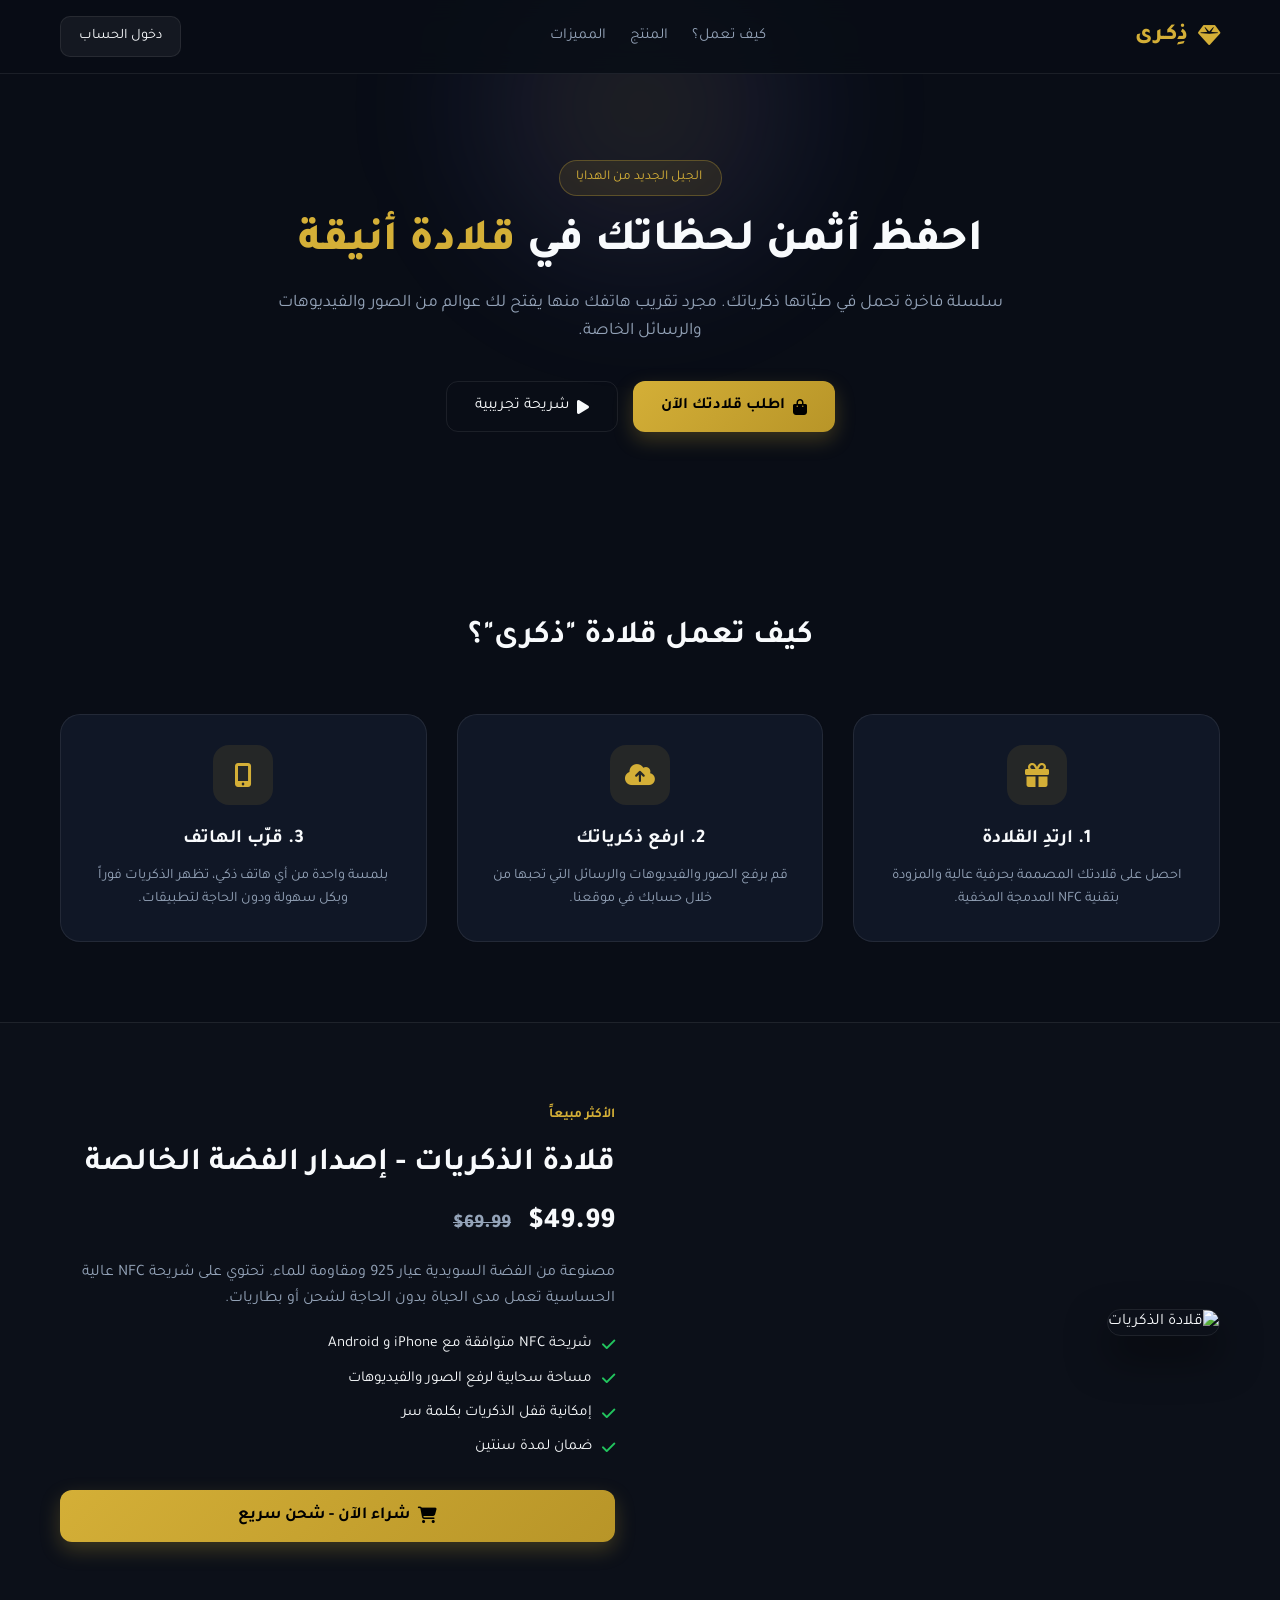
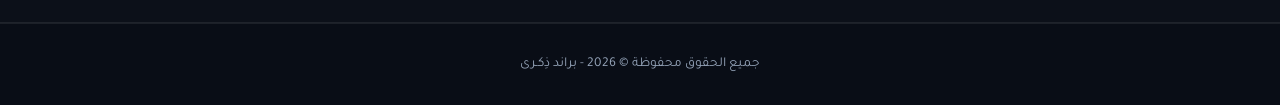
==== index.html @ 409200f3 "Add files via upload" ====
<!DOCTYPE html>
<html lang="ar" dir="rtl">
<head>
    <meta charset="UTF-8">
    <meta name="viewport" content="width=device-width, initial-scale=1.0">
    <title>ذكرى | قلادة الذكريات الرقمية</title>
    <!-- خط تجوال من Google Fonts -->
    <link rel="preconnect" href="https://fonts.googleapis.com">
    <link rel="preconnect" href="https://fonts.gstatic.com" crossorigin>
    <link href="https://fonts.googleapis.com/css2?family=Tajawal:wght@400;500;700;800&display=swap" rel="stylesheet">
    <!-- مكتبة الأيقونات Font Awesome -->
    <link rel="stylesheet" href="https://cdnjs.cloudflare.com/ajax/libs/font-awesome/6.4.0/css/all.min.css">
    <link rel="stylesheet" href="css/style.css">
</head>
<body>

    <!-- شريط النافبار العلوي -->
    <nav class="navbar">
        <div class="nav-container">
            <a href="#" class="brand-logo">
                <i class="fa-solid fa-gem"></i>
                <span>ذِكـرى</span>
            </a>
            <div class="nav-links">
                <a href="#how-it-works">كيف تعمل؟</a>
                <a href="#product">المنتج</a>
                <a href="#features">المميزات</a>
            </div>
            <a href="/login" class="btn-secondary">دخول الحساب</a>
        </div>
    </nav>

    <!-- الهيرو: القسم الرئيسي الترحيبي -->
    <header class="hero">
        <div class="hero-bg-glow"></div>
        <div class="hero-content">
            <span class="badge"><i class="fa-solid fa-sparkles"></i> الجيل الجديد من الهدايا</span>
            <h1 class="hero-title">احفظ أثمن لحظاتك في <span>قلادة أنيقة</span></h1>
            <p class="hero-subtitle">سلسلة فاخرة تحمل في طيّاتها ذكرياتك. مجرد تقريب هاتفك منها يفتح لك عوالم من الصور والفيديوهات والرسائل الخاصة.</p>
            <div class="hero-actions">
                <a href="#product" class="btn-primary">
                    <i class="fa-solid fa-bag-shopping"></i> اطلب قلادتك الآن
                </a>
                <a href="#how-it-works" class="btn-outline">
                    <i class="fa-solid fa-play"></i> شريحة تجريبية
                </a>
            </div>
        </div>
    </header>

    <!-- قسم كيف تعمل القلادة -->
    <section id="how-it-works" class="section">
        <div class="container">
            <h2 class="section-title">كيف تعمل قلادة "ذكرى"؟</h2>
            <div class="steps-grid">
                <div class="step-card">
                    <div class="step-icon"><i class="fa-solid fa-gift"></i></div>
                    <h3>1. ارتدِ القلادة</h3>
                    <p>احصل على قلادتك المصممة بحرفية عالية والمزودة بتقنية NFC المدمجة المخفية.</p>
                </div>
                <div class="step-card">
                    <div class="step-icon"><i class="fa-solid fa-cloud-arrow-up"></i></div>
                    <h3>2. ارفع ذكرياتك</h3>
                    <p>قم برفع الصور والفيديوهات والرسائل التي تحبها من خلال حسابك في موقعنا.</p>
                </div>
                <div class="step-card">
                    <div class="step-icon"><i class="fa-solid fa-mobile-screen-button"></i></div>
                    <h3>3. قرّب الهاتف</h3>
                    <p>بلمسة واحدة من أي هاتف ذكي، تظهر الذكريات فوراً وبكل سهولة ودون الحاجة لتطبيقات.</p>
                </div>
            </div>
        </div>
    </section>

    <!-- قسم عرض المنتج للشراء -->
    <section id="product" class="section product-section">
        <div class="container product-container">
            <div class="product-image-wrapper">
                <img src="https://via.placeholder.com/500x500/1e293b/ffffff?text=Memory+Necklace" alt="قلادة الذكريات" class="product-img">
            </div>
            <div class="product-details">
                <span class="product-tag">الأكثر مبيعاً</span>
                <h2>قلادة الذكريات - إصدار الفضة الخالصة</h2>
                <p class="price">$49.99 <span>$69.99</span></p>
                <p class="product-desc">مصنوعة من الفضة السويدية عيار 925 ومقاومة للماء. تحتوي على شريحة NFC عالية الحساسية تعمل مدى الحياة بدون الحاجة لشحن أو بطاريات.</p>

                <ul class="product-specs">
                    <li><i class="fa-solid fa-check"></i> شريحة NFC متوافقة مع iPhone و Android</li>
                    <li><i class="fa-solid fa-check"></i> مساحة سحابية لرفع الصور والفيديوهات</li>
                    <li><i class="fa-solid fa-check"></i> إمكانية قفل الذكريات بكلمة سر</li>
                    <li><i class="fa-solid fa-check"></i> ضمان لمدة سنتين</li>
                </ul>

                <button class="btn-primary btn-large">
                    <i class="fa-solid fa-cart-shopping"></i> شراء الآن - شحن سريع
                </button>
            </div>
        </div>
    </section>

    <!-- الفوتر Footer -->
    <footer class="footer">
        <div class="container footer-content">
            <p>جميع الحقوق محفوظة &copy; 2026 - براند ذِكـرى</p>
        </div>
    </footer>

    <script src="../js/script.js"></script>

</body>
</html>
---- css/style.css ----
/* ==========================================
   1. المتغيرات والتنسيق العام
   ========================================== */
:root {
    --bg-dark: #090d16;
    --card-bg: rgba(21, 29, 46, 0.7);
    --accent-gold: #d4af37;
    --accent-gold-hover: #b89528;
    --primary-purple: #6366f1;
    --text-main: #f8fafc;
    --text-muted: #94a3b8;
    --border-color: rgba(255, 255, 255, 0.08);
    --font-family: 'Tajawal', sans-serif;
}

* {
    margin: 0;
    padding: 0;
    box-sizing: border-box;
    font-family: var(--font-family);
    scroll-behavior: smooth;
}

body {
    background-color: var(--bg-dark);
    color: var(--text-main);
    line-height: 1.6;
    overflow-x: hidden;
}

.container {
    max-width: 1200px;
    margin: 0 auto;
    padding: 0 20px;
}

/* ==========================================
   2. شريط الملاحة (Navbar)
   ========================================== */
.navbar {
    position: fixed;
    top: 0;
    left: 0;
    width: 100%;
    z-index: 1000;
    background: rgba(9, 13, 22, 0.85);
    backdrop-filter: blur(12px);
    border-bottom: 1px solid var(--border-color);
}

.nav-container {
    max-width: 1200px;
    margin: 0 auto;
    padding: 16px 20px;
    display: flex;
    justify-content: space-between;
    align-items: center;
}

.brand-logo {
    display: flex;
    align-items: center;
    gap: 10px;
    font-size: 1.4rem;
    font-weight: 800;
    color: var(--accent-gold);
    text-decoration: none;
}

.nav-links {
    display: flex;
    gap: 24px;
}

.nav-links a {
    color: var(--text-muted);
    text-decoration: none;
    font-size: 0.95rem;
    transition: color 0.2s;
}

.nav-links a:hover {
    color: var(--text-main);
}

/* ==========================================
   3. قسم الهيرو (Hero Section)
   ========================================== */
.hero {
    position: relative;
    padding: 160px 20px 100px;
    text-align: center;
    display: flex;
    justify-content: center;
    align-items: center;
}

.hero-bg-glow {
    position: absolute;
    top: 20%;
    left: 50%;
    transform: translate(-50%, -50%);
    width: 400px;
    height: 400px;
    background: radial-gradient(circle, rgba(212, 175, 55, 0.15) 0%, rgba(99, 102, 241, 0.1) 50%, transparent 70%);
    filter: blur(60px);
    pointer-events: none;
}

.hero-content {
    max-width: 750px;
    position: relative;
    z-index: 1;
}

.badge {
    display: inline-block;
    padding: 6px 16px;
    background: rgba(212, 175, 55, 0.1);
    border: 1px solid rgba(212, 175, 55, 0.3);
    color: var(--accent-gold);
    border-radius: 50px;
    font-size: 0.85rem;
    margin-bottom: 20px;
}

.hero-title {
    font-size: 2.8rem;
    font-weight: 800;
    line-height: 1.2;
    margin-bottom: 20px;
}

.hero-title span {
    color: var(--accent-gold);
}

.hero-subtitle {
    font-size: 1.1rem;
    color: var(--text-muted);
    margin-bottom: 35px;
}

.hero-actions {
    display: flex;
    justify-content: center;
    gap: 15px;
}

/* ==========================================
   4. الأزرار (Buttons)
   ========================================== */
.btn-primary {
    padding: 12px 28px;
    background: linear-gradient(135deg, var(--accent-gold), var(--accent-gold-hover));
    color: #000;
    font-weight: 700;
    border-radius: 12px;
    text-decoration: none;
    border: none;
    cursor: pointer;
    display: inline-flex;
    align-items: center;
    gap: 8px;
    box-shadow: 0 8px 20px rgba(212, 175, 55, 0.25);
    transition: transform 0.2s, box-shadow 0.2s;
}

.btn-primary:hover {
    transform: translateY(-2px);
    box-shadow: 0 12px 25px rgba(212, 175, 55, 0.35);
}

.btn-secondary {
    padding: 8px 18px;
    background: rgba(255, 255, 255, 0.05);
    border: 1px solid var(--border-color);
    color: var(--text-main);
    border-radius: 10px;
    text-decoration: none;
    font-size: 0.9rem;
    transition: background 0.2s;
}

.btn-secondary:hover {
    background: rgba(255, 255, 255, 0.1);
}

.btn-outline {
    padding: 12px 28px;
    background: transparent;
    border: 1px solid var(--border-color);
    color: var(--text-main);
    border-radius: 12px;
    text-decoration: none;
    display: inline-flex;
    align-items: center;
    gap: 8px;
}

/* ==========================================
   5. الأقسام (Steps & Products)
   ========================================== */
.section {
    padding: 80px 0;
}

.section-title {
    text-align: center;
    font-size: 2rem;
    margin-bottom: 50px;
}

.steps-grid {
    display: grid;
    grid-template-columns: repeat(3, 1fr);
    gap: 30px;
}

.step-card {
    background: var(--card-bg);
    border: 1px solid var(--border-color);
    padding: 30px;
    border-radius: 20px;
    text-align: center;
    backdrop-filter: blur(10px);
}

.step-icon {
    width: 60px;
    height: 60px;
    background: rgba(212, 175, 55, 0.1);
    color: var(--accent-gold);
    border-radius: 16px;
    display: flex;
    align-items: center;
    justify-content: center;
    font-size: 1.5rem;
    margin: 0 auto 20px;
}

.step-card h3 {
    margin-bottom: 10px;
    font-size: 1.2rem;
}

.step-card p {
    color: var(--text-muted);
    font-size: 0.9rem;
}

/* قسم المنتج */
.product-section {
    background: rgba(255, 255, 255, 0.01);
    border-top: 1px solid var(--border-color);
    border-bottom: 1px solid var(--border-color);
}

.product-container {
    display: grid;
    grid-template-columns: 1fr 1fr;
    gap: 50px;
    align-items: center;
}

.product-img {
    width: 100%;
    border-radius: 24px;
    border: 1px solid var(--border-color);
    box-shadow: 0 20px 40px rgba(0,0,0,0.5);
}

.product-tag {
    color: var(--accent-gold);
    font-size: 0.85rem;
    font-weight: 700;
}

.product-details h2 {
    font-size: 2rem;
    margin: 10px 0;
}

.price {
    font-size: 1.8rem;
    font-weight: 800;
    color: var(--text-main);
    margin-bottom: 15px;
}

.price span {
    font-size: 1.2rem;
    color: var(--text-muted);
    text-decoration: line-through;
    margin-right: 10px;
}

.product-desc {
    color: var(--text-muted);
    margin-bottom: 20px;
}

.product-specs {
    list-style: none;
    margin-bottom: 30px;
}

.product-specs li {
    display: flex;
    align-items: center;
    gap: 10px;
    margin-bottom: 10px;
    font-size: 0.95rem;
}

.product-specs i {
    color: #22c55e;
}

.btn-large {
    width: 100%;
    justify-content: center;
    padding: 16px;
    font-size: 1.05rem;
}

.footer {
    padding: 30px 0;
    text-align: center;
    border-top: 1px solid var(--border-color);
    color: var(--text-muted);
    font-size: 0.85rem;
}

/* ==========================================
   6. التجاوب الهواتف (Responsive)
   ========================================== */
@media (max-width: 768px) {
    .nav-links { display: none; }
    .hero-title { font-size: 2rem; }
    .hero-actions { flex-direction: column; }
    .steps-grid { grid-template-columns: 1fr; }
    .product-container { grid-template-columns: 1fr; text-align: center; }
    .product-specs li { justify-content: center; }
}
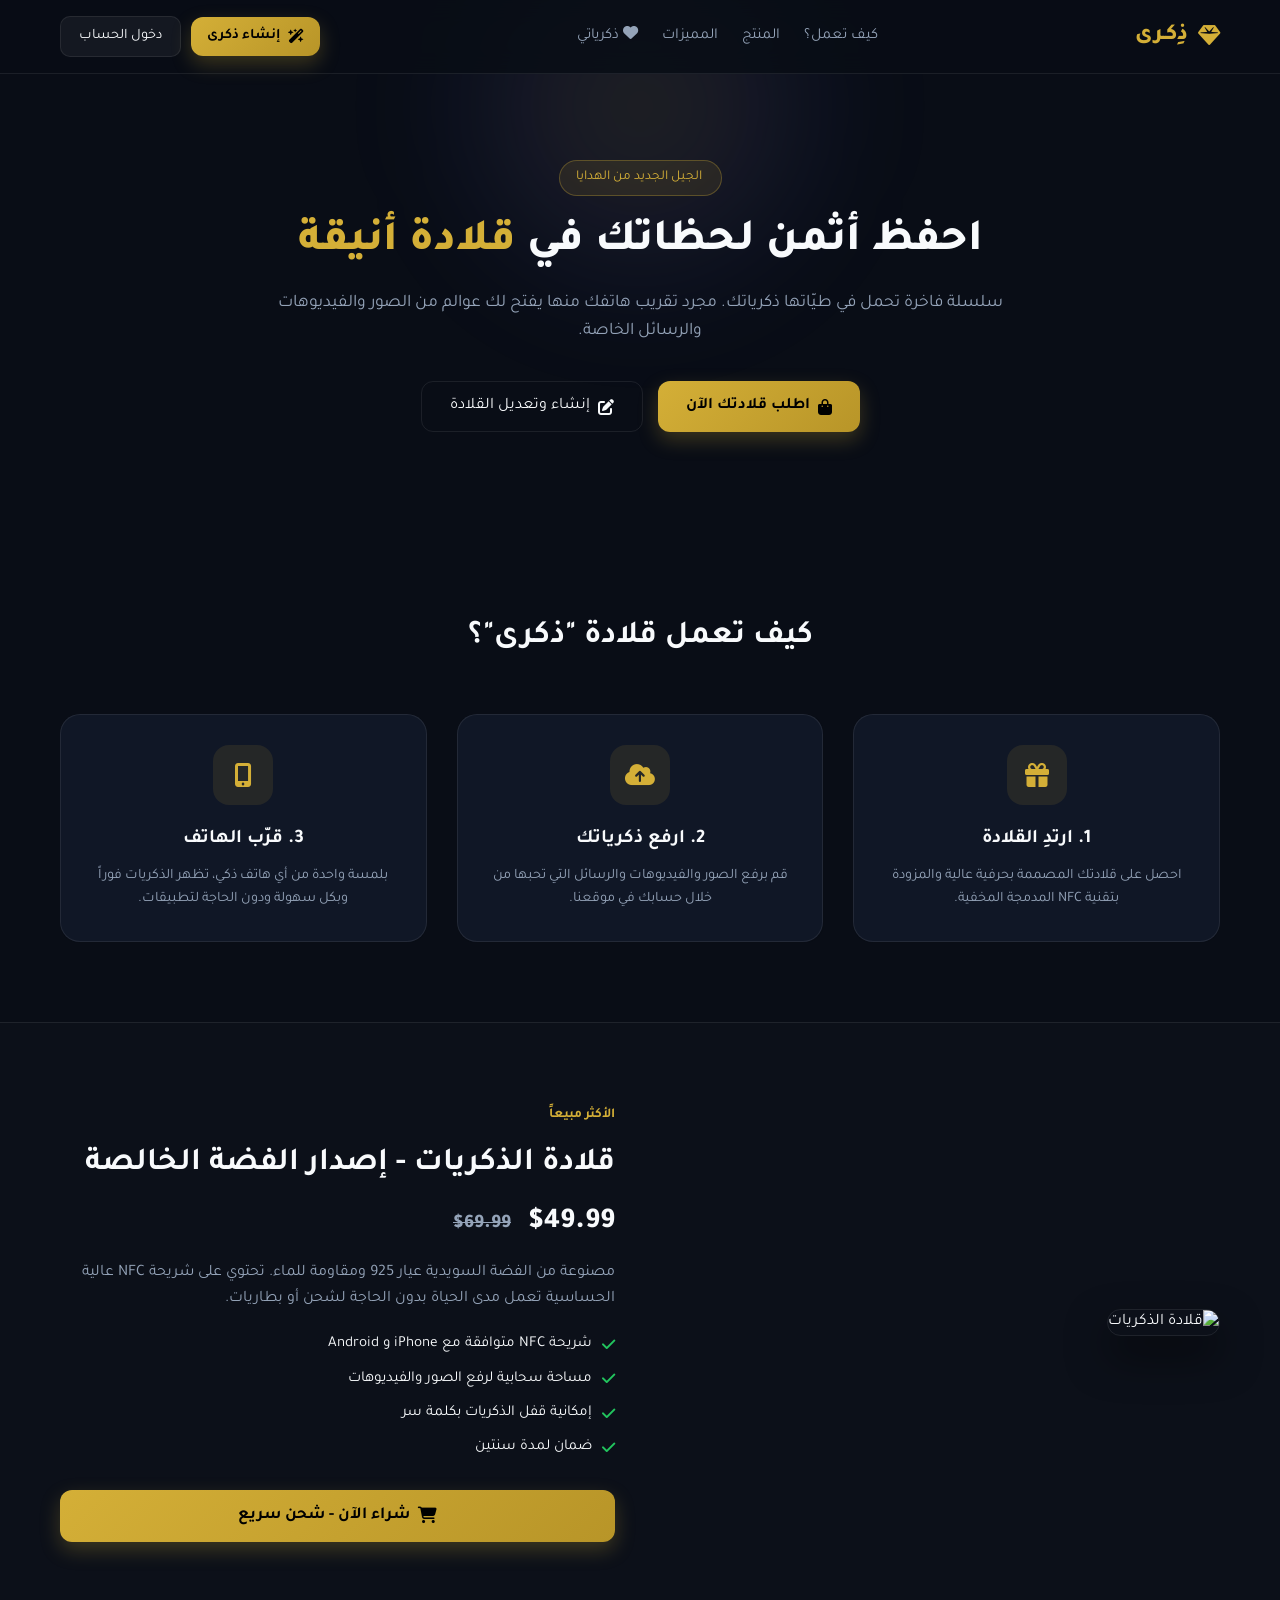
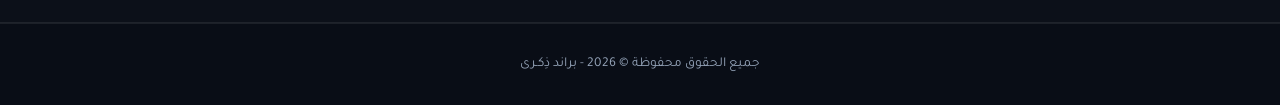
==== commit 086a7a04: "Update index.html" ====
--- a/index.html
+++ b/index.html
@@ -25,8 +25,15 @@
                 <a href="#how-it-works">كيف تعمل؟</a>
                 <a href="#product">المنتج</a>
                 <a href="#features">المميزات</a>
+                <!-- زر الانتقال لصفحة الذكريات في النافبار -->
+                <a href="memory.html"><i class="fa-solid fa-heart"></i> ذكرياتي</a>
             </div>
-            <a href="/login" class="btn-secondary">دخول الحساب</a>
+            <div style="display: flex; gap: 10px; align-items: center;">
+                <a href="memory.html" class="btn-primary" style="padding: 8px 16px; font-size: 0.9rem;">
+                    <i class="fa-solid fa-wand-magic-sparkles"></i> إنشاء ذكرى
+                </a>
+                <a href="/login" class="btn-secondary">دخول الحساب</a>
+            </div>
         </div>
     </nav>
 
@@ -41,8 +48,9 @@
                 <a href="#product" class="btn-primary">
                     <i class="fa-solid fa-bag-shopping"></i> اطلب قلادتك الآن
                 </a>
-                <a href="#how-it-works" class="btn-outline">
-                    <i class="fa-solid fa-play"></i> شريحة تجريبية
+                <!-- زر الانتقال إلى صفحة الذكريات في قسم الهيرو -->
+                <a href="memory.html" class="btn-outline">
+                    <i class="fa-solid fa-pen-to-square"></i> إنشاء وتعديل القلادة
                 </a>
             </div>
         </div>
@@ -105,7 +113,7 @@
         </div>
     </footer>
 
-    <script src="../js/script.js"></script>
+    <script src="js/script.js"></script>
 
 </body>
-</html>+</html>
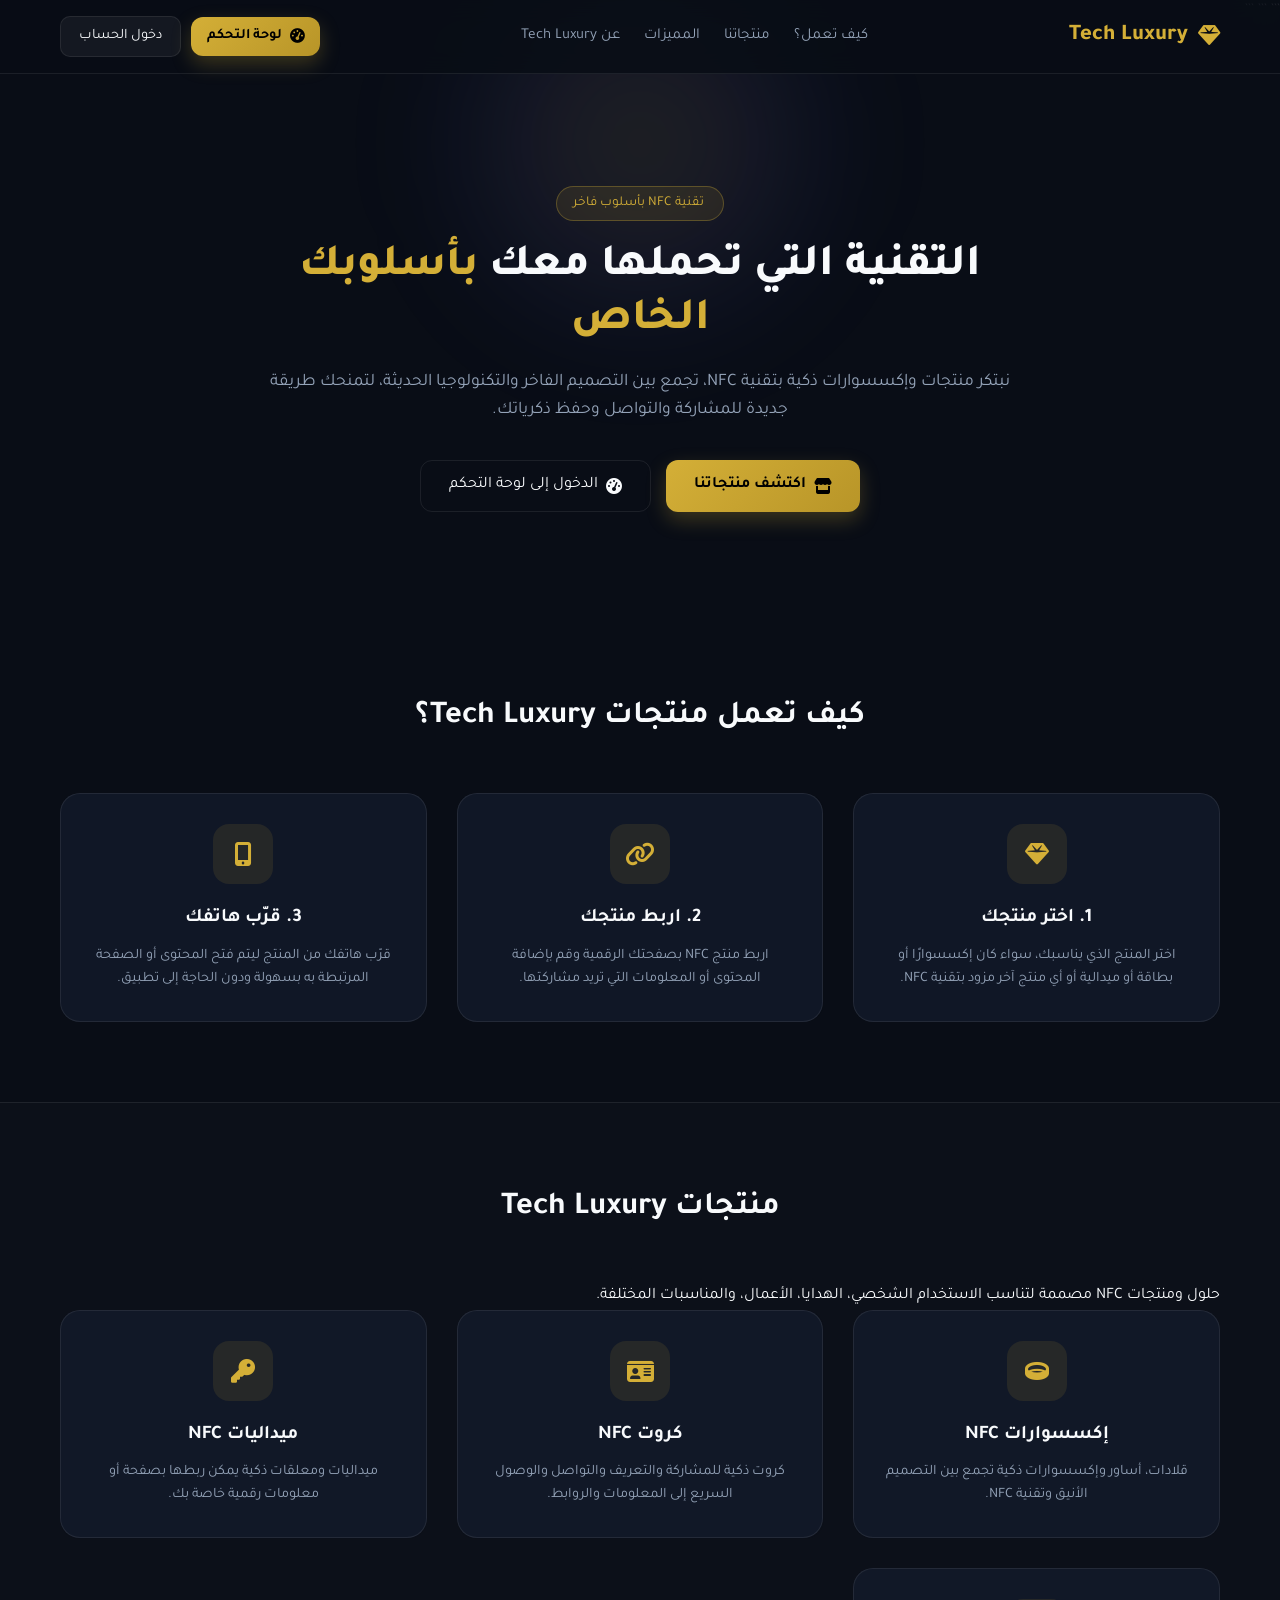
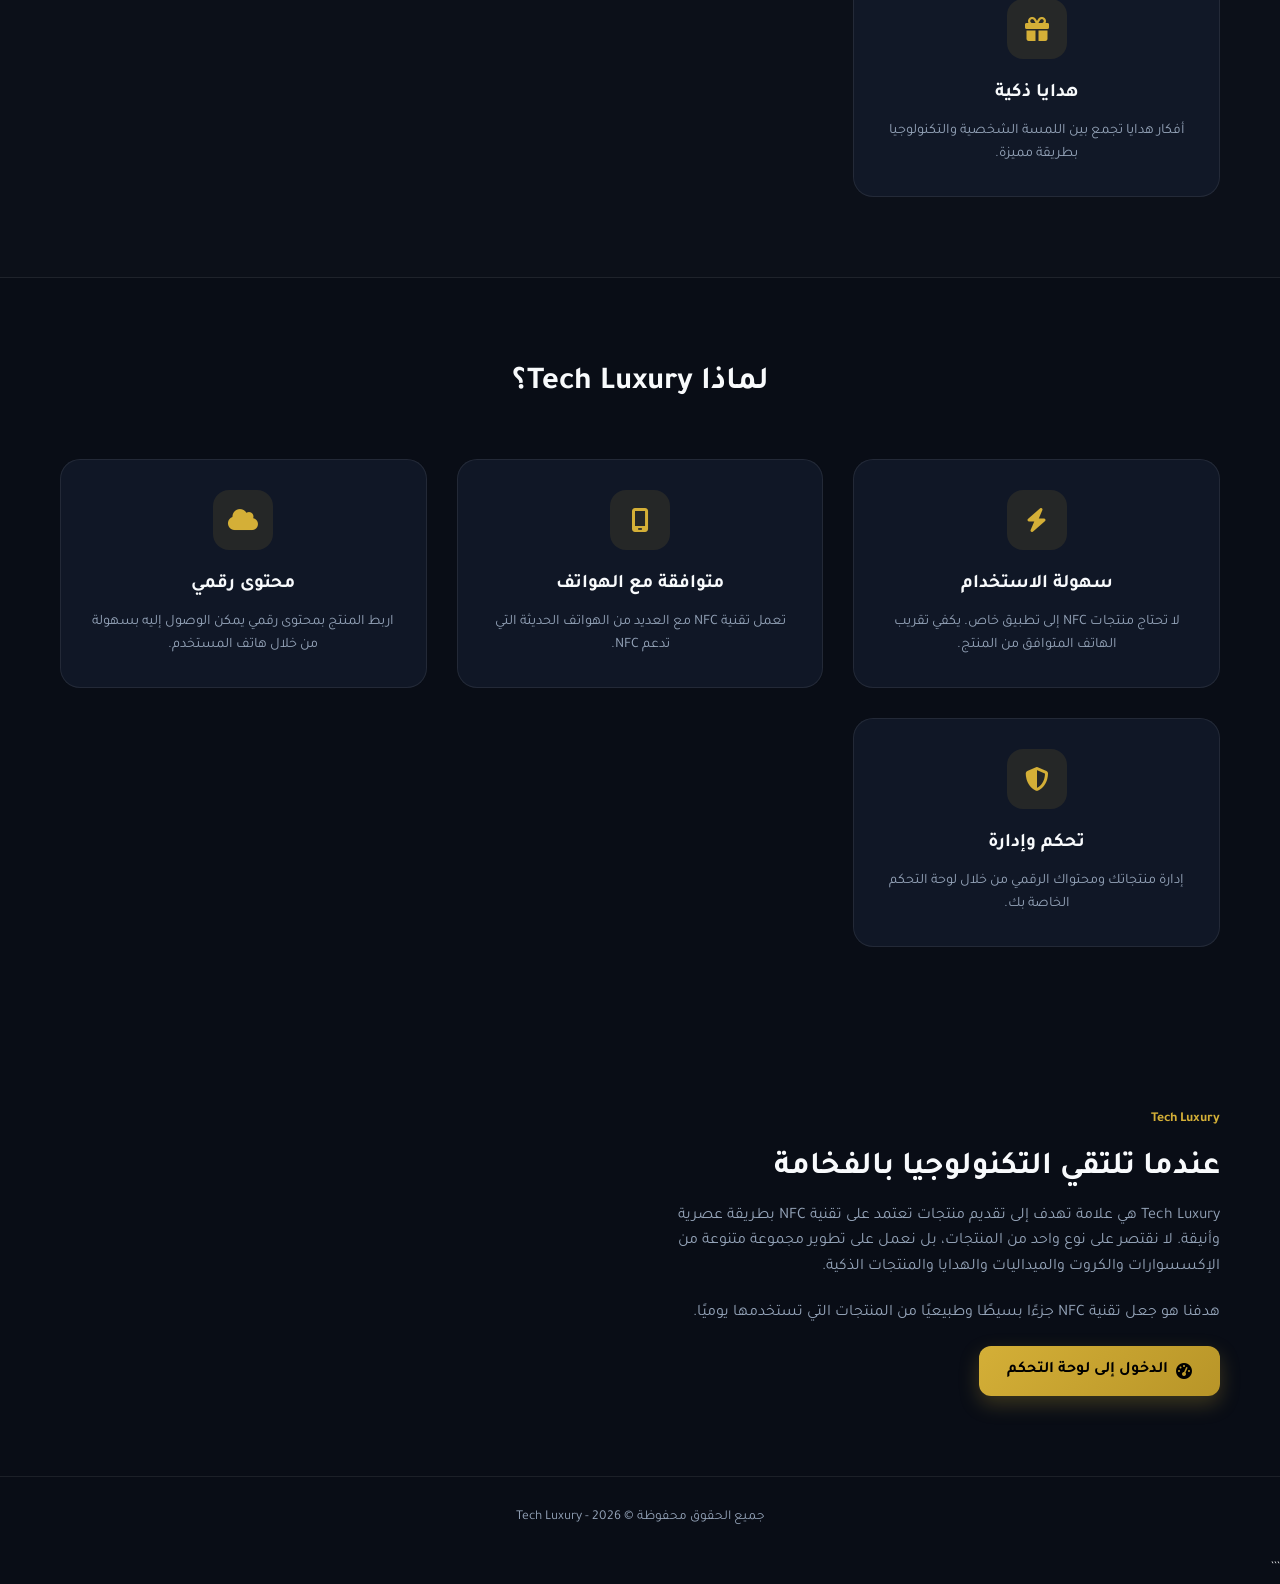
==== commit 1b49863b: "Update index.html" ====
--- a/index.html
+++ b/index.html
@@ -1,119 +1,435 @@
 <!DOCTYPE html>
+
 <html lang="ar" dir="rtl">
 <head>
     <meta charset="UTF-8">
     <meta name="viewport" content="width=device-width, initial-scale=1.0">
-    <title>ذكرى | قلادة الذكريات الرقمية</title>
-    <!-- خط تجوال من Google Fonts -->
-    <link rel="preconnect" href="https://fonts.googleapis.com">
-    <link rel="preconnect" href="https://fonts.gstatic.com" crossorigin>
-    <link href="https://fonts.googleapis.com/css2?family=Tajawal:wght@400;500;700;800&display=swap" rel="stylesheet">
-    <!-- مكتبة الأيقونات Font Awesome -->
-    <link rel="stylesheet" href="https://cdnjs.cloudflare.com/ajax/libs/font-awesome/6.4.0/css/all.min.css">
-    <link rel="stylesheet" href="css/style.css">
+
+```
+<title>Tech Luxury | تقنية تلتقي بالفخامة</title>
+
+<!-- Google Font -->
+<link rel="preconnect" href="https://fonts.googleapis.com">
+<link rel="preconnect" href="https://fonts.gstatic.com" crossorigin>
+<link href="https://fonts.googleapis.com/css2?family=Tajawal:wght@400;500;700;800&display=swap" rel="stylesheet">
+
+<!-- Font Awesome -->
+<link rel="stylesheet" href="https://cdnjs.cloudflare.com/ajax/libs/font-awesome/6.4.0/css/all.min.css">
+
+<!-- CSS -->
+<link rel="stylesheet" href="css/style.css">
+```
+
 </head>
+
 <body>
 
-    <!-- شريط النافبار العلوي -->
-    <nav class="navbar">
-        <div class="nav-container">
-            <a href="#" class="brand-logo">
-                <i class="fa-solid fa-gem"></i>
-                <span>ذِكـرى</span>
+```
+<!-- =========================
+     Navbar
+========================== -->
+<nav class="navbar">
+    <div class="nav-container">
+
+        <!-- Logo -->
+        <a href="#" class="brand-logo">
+            <i class="fa-solid fa-gem"></i>
+            <span>Tech Luxury</span>
+        </a>
+
+        <!-- Navigation -->
+        <div class="nav-links">
+            <a href="#how-it-works">كيف تعمل؟</a>
+            <a href="#products">منتجاتنا</a>
+            <a href="#features">المميزات</a>
+            <a href="#about">عن Tech Luxury</a>
+        </div>
+
+        <!-- Actions -->
+        <div style="display: flex; gap: 10px; align-items: center;">
+
+            <a href="https://mahmoudalameh.github.io/TechLuxury/html/customer-dashboard.html"
+               class="btn-primary"
+               style="padding: 8px 16px; font-size: 0.9rem;">
+                <i class="fa-solid fa-gauge-high"></i>
+                لوحة التحكم
             </a>
-            <div class="nav-links">
-                <a href="#how-it-works">كيف تعمل؟</a>
-                <a href="#product">المنتج</a>
-                <a href="#features">المميزات</a>
-                <!-- زر الانتقال لصفحة الذكريات في النافبار -->
-                <a href="memory.html"><i class="fa-solid fa-heart"></i> ذكرياتي</a>
-            </div>
-            <div style="display: flex; gap: 10px; align-items: center;">
-                <a href="memory.html" class="btn-primary" style="padding: 8px 16px; font-size: 0.9rem;">
-                    <i class="fa-solid fa-wand-magic-sparkles"></i> إنشاء ذكرى
+
+            <a href="https://mahmoudalameh.github.io/TechLuxury/html/customer-dashboard.html"
+               class="btn-secondary">
+                دخول الحساب
+            </a>
+
+        </div>
+
+    </div>
+</nav>
+
+
+<!-- =========================
+     Hero
+========================== -->
+<header class="hero">
+
+    <div class="hero-bg-glow"></div>
+
+    <div class="hero-content">
+
+        <span class="badge">
+            <i class="fa-solid fa-sparkles"></i>
+            تقنية NFC بأسلوب فاخر
+        </span>
+
+        <h1 class="hero-title">
+            التقنية التي تحملها معك
+            <span>بأسلوبك الخاص</span>
+        </h1>
+
+        <p class="hero-subtitle">
+            نبتكر منتجات وإكسسوارات ذكية بتقنية NFC،
+            تجمع بين التصميم الفاخر والتكنولوجيا الحديثة،
+            لتمنحك طريقة جديدة للمشاركة والتواصل وحفظ ذكرياتك.
+        </p>
+
+        <div class="hero-actions">
+
+            <a href="#products" class="btn-primary">
+                <i class="fa-solid fa-store"></i>
+                اكتشف منتجاتنا
+            </a>
+
+            <a href="https://mahmoudalameh.github.io/TechLuxury/html/customer-dashboard.html"
+               class="btn-outline">
+                <i class="fa-solid fa-gauge-high"></i>
+                الدخول إلى لوحة التحكم
+            </a>
+
+        </div>
+
+    </div>
+
+</header>
+
+
+<!-- =========================
+     How It Works
+========================== -->
+<section id="how-it-works" class="section">
+
+    <div class="container">
+
+        <h2 class="section-title">
+            كيف تعمل منتجات Tech Luxury؟
+        </h2>
+
+        <div class="steps-grid">
+
+            <!-- Step 1 -->
+            <div class="step-card">
+
+                <div class="step-icon">
+                    <i class="fa-solid fa-gem"></i>
+                </div>
+
+                <h3>1. اختر منتجك</h3>
+
+                <p>
+                    اختر المنتج الذي يناسبك،
+                    سواء كان إكسسوارًا أو بطاقة أو ميدالية
+                    أو أي منتج آخر مزود بتقنية NFC.
+                </p>
+
+            </div>
+
+
+            <!-- Step 2 -->
+            <div class="step-card">
+
+                <div class="step-icon">
+                    <i class="fa-solid fa-link"></i>
+                </div>
+
+                <h3>2. اربط منتجك</h3>
+
+                <p>
+                    اربط منتج NFC بصفحتك الرقمية
+                    وقم بإضافة المحتوى أو المعلومات
+                    التي تريد مشاركتها.
+                </p>
+
+            </div>
+
+
+            <!-- Step 3 -->
+            <div class="step-card">
+
+                <div class="step-icon">
+                    <i class="fa-solid fa-mobile-screen-button"></i>
+                </div>
+
+                <h3>3. قرّب هاتفك</h3>
+
+                <p>
+                    قرّب هاتفك من المنتج ليتم فتح
+                    المحتوى أو الصفحة المرتبطة به
+                    بسهولة ودون الحاجة إلى تطبيق.
+                </p>
+
+            </div>
+
+        </div>
+
+    </div>
+
+</section>
+
+
+<!-- =========================
+     Products
+========================== -->
+<section id="products" class="section product-section">
+
+    <div class="container">
+
+        <h2 class="section-title">
+            منتجات Tech Luxury
+        </h2>
+
+        <p class="section-subtitle">
+            حلول ومنتجات NFC مصممة لتناسب الاستخدام الشخصي،
+            الهدايا، الأعمال، والمناسبات المختلفة.
+        </p>
+
+
+        <div class="steps-grid">
+
+            <!-- NFC Accessories -->
+            <div class="step-card">
+
+                <div class="step-icon">
+                    <i class="fa-solid fa-ring"></i>
+                </div>
+
+                <h3>إكسسوارات NFC</h3>
+
+                <p>
+                    قلادات، أساور وإكسسوارات ذكية
+                    تجمع بين التصميم الأنيق وتقنية NFC.
+                </p>
+
+            </div>
+
+
+            <!-- NFC Cards -->
+            <div class="step-card">
+
+                <div class="step-icon">
+                    <i class="fa-solid fa-id-card"></i>
+                </div>
+
+                <h3>كروت NFC</h3>
+
+                <p>
+                    كروت ذكية للمشاركة والتعريف والتواصل
+                    والوصول السريع إلى المعلومات والروابط.
+                </p>
+
+            </div>
+
+
+            <!-- NFC Keychains -->
+            <div class="step-card">
+
+                <div class="step-icon">
+                    <i class="fa-solid fa-key"></i>
+                </div>
+
+                <h3>ميداليات NFC</h3>
+
+                <p>
+                    ميداليات ومعلقات ذكية يمكن ربطها
+                    بصفحة أو معلومات رقمية خاصة بك.
+                </p>
+
+            </div>
+
+
+            <!-- Smart Gifts -->
+            <div class="step-card">
+
+                <div class="step-icon">
+                    <i class="fa-solid fa-gift"></i>
+                </div>
+
+                <h3>هدايا ذكية</h3>
+
+                <p>
+                    أفكار هدايا تجمع بين اللمسة الشخصية
+                    والتكنولوجيا بطريقة مميزة.
+                </p>
+
+            </div>
+
+        </div>
+
+    </div>
+
+</section>
+
+
+<!-- =========================
+     Features
+========================== -->
+<section id="features" class="section">
+
+    <div class="container">
+
+        <h2 class="section-title">
+            لماذا Tech Luxury؟
+        </h2>
+
+        <div class="steps-grid">
+
+            <div class="step-card">
+
+                <div class="step-icon">
+                    <i class="fa-solid fa-bolt"></i>
+                </div>
+
+                <h3>سهولة الاستخدام</h3>
+
+                <p>
+                    لا تحتاج منتجات NFC إلى تطبيق خاص.
+                    يكفي تقريب الهاتف المتوافق من المنتج.
+                </p>
+
+            </div>
+
+
+            <div class="step-card">
+
+                <div class="step-icon">
+                    <i class="fa-solid fa-mobile-screen"></i>
+                </div>
+
+                <h3>متوافقة مع الهواتف</h3>
+
+                <p>
+                    تعمل تقنية NFC مع العديد من الهواتف
+                    الحديثة التي تدعم NFC.
+                </p>
+
+            </div>
+
+
+            <div class="step-card">
+
+                <div class="step-icon">
+                    <i class="fa-solid fa-cloud"></i>
+                </div>
+
+                <h3>محتوى رقمي</h3>
+
+                <p>
+                    اربط المنتج بمحتوى رقمي يمكن الوصول
+                    إليه بسهولة من خلال هاتف المستخدم.
+                </p>
+
+            </div>
+
+
+            <div class="step-card">
+
+                <div class="step-icon">
+                    <i class="fa-solid fa-shield-halved"></i>
+                </div>
+
+                <h3>تحكم وإدارة</h3>
+
+                <p>
+                    إدارة منتجاتك ومحتواك الرقمي
+                    من خلال لوحة التحكم الخاصة بك.
+                </p>
+
+            </div>
+
+        </div>
+
+    </div>
+
+</section>
+
+
+<!-- =========================
+     About
+========================== -->
+<section id="about" class="section">
+
+    <div class="container">
+
+        <div class="product-container">
+
+            <div class="product-details">
+
+                <span class="product-tag">
+                    Tech Luxury
+                </span>
+
+                <h2>
+                    عندما تلتقي التكنولوجيا بالفخامة
+                </h2>
+
+                <p class="product-desc">
+                    Tech Luxury هي علامة تهدف إلى تقديم منتجات
+                    تعتمد على تقنية NFC بطريقة عصرية وأنيقة.
+                    لا نقتصر على نوع واحد من المنتجات،
+                    بل نعمل على تطوير مجموعة متنوعة من
+                    الإكسسوارات والكروت والميداليات والهدايا
+                    والمنتجات الذكية.
+                </p>
+
+                <p class="product-desc">
+                    هدفنا هو جعل تقنية NFC جزءًا بسيطًا
+                    وطبيعيًا من المنتجات التي تستخدمها يوميًا.
+                </p>
+
+                <a href="https://mahmoudalameh.github.io/TechLuxury/html/customer-dashboard.html"
+                   class="btn-primary">
+
+                    <i class="fa-solid fa-gauge-high"></i>
+                    الدخول إلى لوحة التحكم
+
                 </a>
-                <a href="/login" class="btn-secondary">دخول الحساب</a>
-            </div>
-        </div>
-    </nav>
-
-    <!-- الهيرو: القسم الرئيسي الترحيبي -->
-    <header class="hero">
-        <div class="hero-bg-glow"></div>
-        <div class="hero-content">
-            <span class="badge"><i class="fa-solid fa-sparkles"></i> الجيل الجديد من الهدايا</span>
-            <h1 class="hero-title">احفظ أثمن لحظاتك في <span>قلادة أنيقة</span></h1>
-            <p class="hero-subtitle">سلسلة فاخرة تحمل في طيّاتها ذكرياتك. مجرد تقريب هاتفك منها يفتح لك عوالم من الصور والفيديوهات والرسائل الخاصة.</p>
-            <div class="hero-actions">
-                <a href="#product" class="btn-primary">
-                    <i class="fa-solid fa-bag-shopping"></i> اطلب قلادتك الآن
-                </a>
-                <!-- زر الانتقال إلى صفحة الذكريات في قسم الهيرو -->
-                <a href="memory.html" class="btn-outline">
-                    <i class="fa-solid fa-pen-to-square"></i> إنشاء وتعديل القلادة
-                </a>
-            </div>
-        </div>
-    </header>
-
-    <!-- قسم كيف تعمل القلادة -->
-    <section id="how-it-works" class="section">
-        <div class="container">
-            <h2 class="section-title">كيف تعمل قلادة "ذكرى"؟</h2>
-            <div class="steps-grid">
-                <div class="step-card">
-                    <div class="step-icon"><i class="fa-solid fa-gift"></i></div>
-                    <h3>1. ارتدِ القلادة</h3>
-                    <p>احصل على قلادتك المصممة بحرفية عالية والمزودة بتقنية NFC المدمجة المخفية.</p>
-                </div>
-                <div class="step-card">
-                    <div class="step-icon"><i class="fa-solid fa-cloud-arrow-up"></i></div>
-                    <h3>2. ارفع ذكرياتك</h3>
-                    <p>قم برفع الصور والفيديوهات والرسائل التي تحبها من خلال حسابك في موقعنا.</p>
-                </div>
-                <div class="step-card">
-                    <div class="step-icon"><i class="fa-solid fa-mobile-screen-button"></i></div>
-                    <h3>3. قرّب الهاتف</h3>
-                    <p>بلمسة واحدة من أي هاتف ذكي، تظهر الذكريات فوراً وبكل سهولة ودون الحاجة لتطبيقات.</p>
-                </div>
-            </div>
-        </div>
-    </section>
-
-    <!-- قسم عرض المنتج للشراء -->
-    <section id="product" class="section product-section">
-        <div class="container product-container">
-            <div class="product-image-wrapper">
-                <img src="https://via.placeholder.com/500x500/1e293b/ffffff?text=Memory+Necklace" alt="قلادة الذكريات" class="product-img">
-            </div>
-            <div class="product-details">
-                <span class="product-tag">الأكثر مبيعاً</span>
-                <h2>قلادة الذكريات - إصدار الفضة الخالصة</h2>
-                <p class="price">$49.99 <span>$69.99</span></p>
-                <p class="product-desc">مصنوعة من الفضة السويدية عيار 925 ومقاومة للماء. تحتوي على شريحة NFC عالية الحساسية تعمل مدى الحياة بدون الحاجة لشحن أو بطاريات.</p>
-
-                <ul class="product-specs">
-                    <li><i class="fa-solid fa-check"></i> شريحة NFC متوافقة مع iPhone و Android</li>
-                    <li><i class="fa-solid fa-check"></i> مساحة سحابية لرفع الصور والفيديوهات</li>
-                    <li><i class="fa-solid fa-check"></i> إمكانية قفل الذكريات بكلمة سر</li>
-                    <li><i class="fa-solid fa-check"></i> ضمان لمدة سنتين</li>
-                </ul>
-
-                <button class="btn-primary btn-large">
-                    <i class="fa-solid fa-cart-shopping"></i> شراء الآن - شحن سريع
-                </button>
-            </div>
-        </div>
-    </section>
-
-    <!-- الفوتر Footer -->
-    <footer class="footer">
-        <div class="container footer-content">
-            <p>جميع الحقوق محفوظة &copy; 2026 - براند ذِكـرى</p>
-        </div>
-    </footer>
-
-    <script src="js/script.js"></script>
+
+            </div>
+
+        </div>
+
+    </div>
+
+</section>
+
+
+<!-- =========================
+     Footer
+========================== -->
+<footer class="footer">
+
+    <div class="container footer-content">
+
+        <p>
+            جميع الحقوق محفوظة © 2026 -
+            Tech Luxury
+        </p>
+
+    </div>
+
+</footer>
+
+
+<!-- JavaScript -->
+<script src="js/script.js"></script>
+```
 
 </body>
 </html>
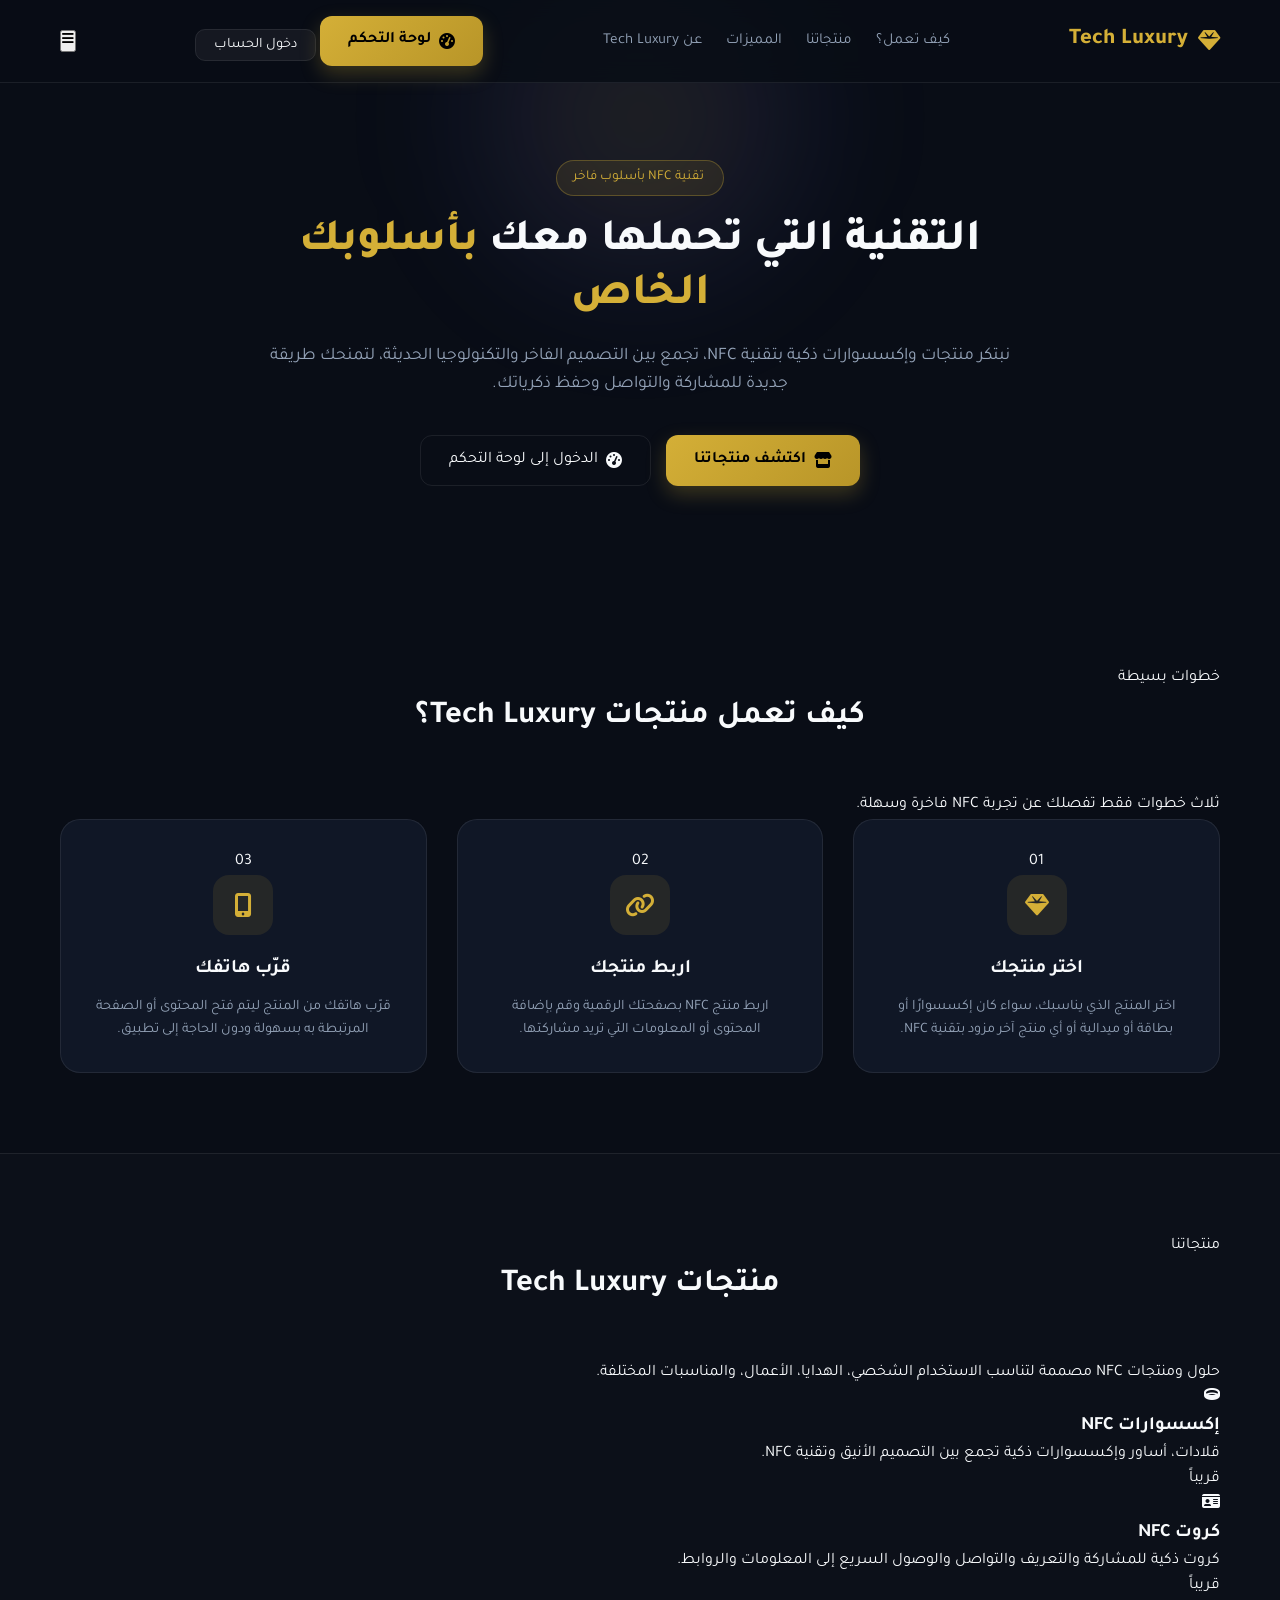
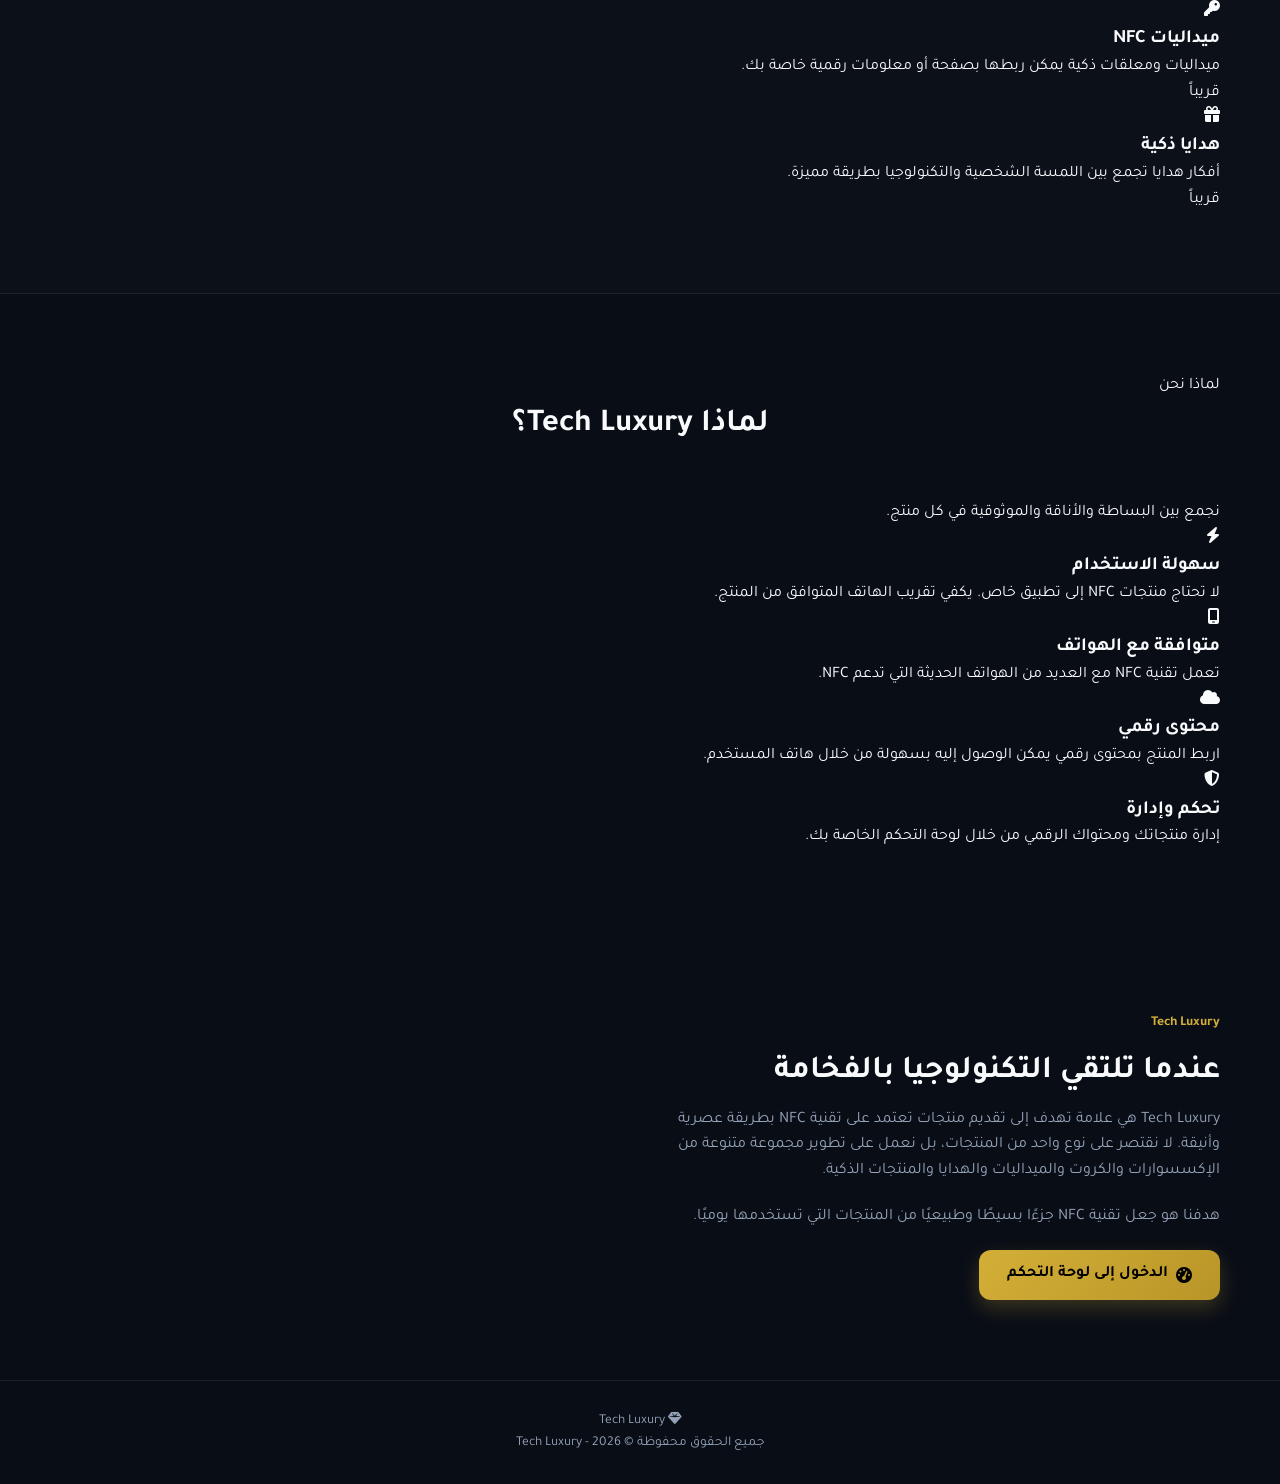
==== commit 45c1e6bc: "Update index.html" ====
--- a/index.html
+++ b/index.html
@@ -1,435 +1,376 @@
 <!DOCTYPE html>
-
 <html lang="ar" dir="rtl">
 <head>
     <meta charset="UTF-8">
     <meta name="viewport" content="width=device-width, initial-scale=1.0">
-
-```
-<title>Tech Luxury | تقنية تلتقي بالفخامة</title>
-
-<!-- Google Font -->
-<link rel="preconnect" href="https://fonts.googleapis.com">
-<link rel="preconnect" href="https://fonts.gstatic.com" crossorigin>
-<link href="https://fonts.googleapis.com/css2?family=Tajawal:wght@400;500;700;800&display=swap" rel="stylesheet">
-
-<!-- Font Awesome -->
-<link rel="stylesheet" href="https://cdnjs.cloudflare.com/ajax/libs/font-awesome/6.4.0/css/all.min.css">
-
-<!-- CSS -->
-<link rel="stylesheet" href="css/style.css">
-```
-
+    <meta name="description" content="Tech Luxury - منتجات وإكسسوارات NFC فاخرة تجمع بين التكنولوجيا والأناقة">
+    <title>Tech Luxury | تقنية تلتقي بالفخامة</title>
+
+    <!-- Google Font -->
+    <link rel="preconnect" href="https://fonts.googleapis.com">
+    <link rel="preconnect" href="https://fonts.gstatic.com" crossorigin>
+    <link href="https://fonts.googleapis.com/css2?family=Tajawal:wght@400;500;700;800&display=swap" rel="stylesheet">
+
+    <!-- Font Awesome -->
+    <link rel="stylesheet" href="https://cdnjs.cloudflare.com/ajax/libs/font-awesome/6.4.0/css/all.min.css">
+
+    <!-- CSS -->
+    <link rel="stylesheet" href="css/style.css">
 </head>
 
 <body>
 
-```
-<!-- =========================
-     Navbar
-========================== -->
-<nav class="navbar">
-    <div class="nav-container">
-
-        <!-- Logo -->
-        <a href="#" class="brand-logo">
-            <i class="fa-solid fa-gem"></i>
-            <span>Tech Luxury</span>
-        </a>
-
-        <!-- Navigation -->
-        <div class="nav-links">
-            <a href="#how-it-works">كيف تعمل؟</a>
-            <a href="#products">منتجاتنا</a>
-            <a href="#features">المميزات</a>
-            <a href="#about">عن Tech Luxury</a>
-        </div>
-
-        <!-- Actions -->
-        <div style="display: flex; gap: 10px; align-items: center;">
-
-            <a href="https://mahmoudalameh.github.io/TechLuxury/html/customer-dashboard.html"
-               class="btn-primary"
-               style="padding: 8px 16px; font-size: 0.9rem;">
-                <i class="fa-solid fa-gauge-high"></i>
-                لوحة التحكم
+    <!-- =========================
+         Navbar
+    ========================== -->
+    <nav class="navbar" id="navbar">
+        <div class="nav-container">
+
+            <!-- Logo -->
+            <a href="#" class="brand-logo">
+                <i class="fa-solid fa-gem"></i>
+                <span>Tech Luxury</span>
             </a>
 
-            <a href="https://mahmoudalameh.github.io/TechLuxury/html/customer-dashboard.html"
-               class="btn-secondary">
-                دخول الحساب
-            </a>
-
-        </div>
-
-    </div>
-</nav>
-
-
-<!-- =========================
-     Hero
-========================== -->
-<header class="hero">
-
-    <div class="hero-bg-glow"></div>
-
-    <div class="hero-content">
-
-        <span class="badge">
-            <i class="fa-solid fa-sparkles"></i>
-            تقنية NFC بأسلوب فاخر
-        </span>
-
-        <h1 class="hero-title">
-            التقنية التي تحملها معك
-            <span>بأسلوبك الخاص</span>
-        </h1>
-
-        <p class="hero-subtitle">
-            نبتكر منتجات وإكسسوارات ذكية بتقنية NFC،
-            تجمع بين التصميم الفاخر والتكنولوجيا الحديثة،
-            لتمنحك طريقة جديدة للمشاركة والتواصل وحفظ ذكرياتك.
-        </p>
-
-        <div class="hero-actions">
-
-            <a href="#products" class="btn-primary">
-                <i class="fa-solid fa-store"></i>
-                اكتشف منتجاتنا
-            </a>
-
-            <a href="https://mahmoudalameh.github.io/TechLuxury/html/customer-dashboard.html"
-               class="btn-outline">
-                <i class="fa-solid fa-gauge-high"></i>
-                الدخول إلى لوحة التحكم
-            </a>
-
-        </div>
-
-    </div>
-
-</header>
-
-
-<!-- =========================
-     How It Works
-========================== -->
-<section id="how-it-works" class="section">
-
-    <div class="container">
-
-        <h2 class="section-title">
-            كيف تعمل منتجات Tech Luxury؟
-        </h2>
-
-        <div class="steps-grid">
-
-            <!-- Step 1 -->
-            <div class="step-card">
-
-                <div class="step-icon">
-                    <i class="fa-solid fa-gem"></i>
-                </div>
-
-                <h3>1. اختر منتجك</h3>
-
-                <p>
-                    اختر المنتج الذي يناسبك،
-                    سواء كان إكسسوارًا أو بطاقة أو ميدالية
-                    أو أي منتج آخر مزود بتقنية NFC.
-                </p>
-
-            </div>
-
-
-            <!-- Step 2 -->
-            <div class="step-card">
-
-                <div class="step-icon">
-                    <i class="fa-solid fa-link"></i>
-                </div>
-
-                <h3>2. اربط منتجك</h3>
-
-                <p>
-                    اربط منتج NFC بصفحتك الرقمية
-                    وقم بإضافة المحتوى أو المعلومات
-                    التي تريد مشاركتها.
-                </p>
-
-            </div>
-
-
-            <!-- Step 3 -->
-            <div class="step-card">
-
-                <div class="step-icon">
-                    <i class="fa-solid fa-mobile-screen-button"></i>
-                </div>
-
-                <h3>3. قرّب هاتفك</h3>
-
-                <p>
-                    قرّب هاتفك من المنتج ليتم فتح
-                    المحتوى أو الصفحة المرتبطة به
-                    بسهولة ودون الحاجة إلى تطبيق.
-                </p>
-
-            </div>
-
-        </div>
-
-    </div>
-
-</section>
-
-
-<!-- =========================
-     Products
-========================== -->
-<section id="products" class="section product-section">
-
-    <div class="container">
-
-        <h2 class="section-title">
-            منتجات Tech Luxury
-        </h2>
-
-        <p class="section-subtitle">
-            حلول ومنتجات NFC مصممة لتناسب الاستخدام الشخصي،
-            الهدايا، الأعمال، والمناسبات المختلفة.
-        </p>
-
-
-        <div class="steps-grid">
-
-            <!-- NFC Accessories -->
-            <div class="step-card">
-
-                <div class="step-icon">
-                    <i class="fa-solid fa-ring"></i>
-                </div>
-
-                <h3>إكسسوارات NFC</h3>
-
-                <p>
-                    قلادات، أساور وإكسسوارات ذكية
-                    تجمع بين التصميم الأنيق وتقنية NFC.
-                </p>
-
-            </div>
-
-
-            <!-- NFC Cards -->
-            <div class="step-card">
-
-                <div class="step-icon">
-                    <i class="fa-solid fa-id-card"></i>
-                </div>
-
-                <h3>كروت NFC</h3>
-
-                <p>
-                    كروت ذكية للمشاركة والتعريف والتواصل
-                    والوصول السريع إلى المعلومات والروابط.
-                </p>
-
-            </div>
-
-
-            <!-- NFC Keychains -->
-            <div class="step-card">
-
-                <div class="step-icon">
-                    <i class="fa-solid fa-key"></i>
-                </div>
-
-                <h3>ميداليات NFC</h3>
-
-                <p>
-                    ميداليات ومعلقات ذكية يمكن ربطها
-                    بصفحة أو معلومات رقمية خاصة بك.
-                </p>
-
-            </div>
-
-
-            <!-- Smart Gifts -->
-            <div class="step-card">
-
-                <div class="step-icon">
-                    <i class="fa-solid fa-gift"></i>
-                </div>
-
-                <h3>هدايا ذكية</h3>
-
-                <p>
-                    أفكار هدايا تجمع بين اللمسة الشخصية
-                    والتكنولوجيا بطريقة مميزة.
-                </p>
-
-            </div>
-
-        </div>
-
-    </div>
-
-</section>
-
-
-<!-- =========================
-     Features
-========================== -->
-<section id="features" class="section">
-
-    <div class="container">
-
-        <h2 class="section-title">
-            لماذا Tech Luxury؟
-        </h2>
-
-        <div class="steps-grid">
-
-            <div class="step-card">
-
-                <div class="step-icon">
-                    <i class="fa-solid fa-bolt"></i>
-                </div>
-
-                <h3>سهولة الاستخدام</h3>
-
-                <p>
-                    لا تحتاج منتجات NFC إلى تطبيق خاص.
-                    يكفي تقريب الهاتف المتوافق من المنتج.
-                </p>
-
-            </div>
-
-
-            <div class="step-card">
-
-                <div class="step-icon">
-                    <i class="fa-solid fa-mobile-screen"></i>
-                </div>
-
-                <h3>متوافقة مع الهواتف</h3>
-
-                <p>
-                    تعمل تقنية NFC مع العديد من الهواتف
-                    الحديثة التي تدعم NFC.
-                </p>
-
-            </div>
-
-
-            <div class="step-card">
-
-                <div class="step-icon">
-                    <i class="fa-solid fa-cloud"></i>
-                </div>
-
-                <h3>محتوى رقمي</h3>
-
-                <p>
-                    اربط المنتج بمحتوى رقمي يمكن الوصول
-                    إليه بسهولة من خلال هاتف المستخدم.
-                </p>
-
-            </div>
-
-
-            <div class="step-card">
-
-                <div class="step-icon">
-                    <i class="fa-solid fa-shield-halved"></i>
-                </div>
-
-                <h3>تحكم وإدارة</h3>
-
-                <p>
-                    إدارة منتجاتك ومحتواك الرقمي
-                    من خلال لوحة التحكم الخاصة بك.
-                </p>
-
-            </div>
-
-        </div>
-
-    </div>
-
-</section>
-
-
-<!-- =========================
-     About
-========================== -->
-<section id="about" class="section">
-
-    <div class="container">
-
-        <div class="product-container">
-
-            <div class="product-details">
-
-                <span class="product-tag">
-                    Tech Luxury
-                </span>
-
-                <h2>
-                    عندما تلتقي التكنولوجيا بالفخامة
-                </h2>
-
-                <p class="product-desc">
-                    Tech Luxury هي علامة تهدف إلى تقديم منتجات
-                    تعتمد على تقنية NFC بطريقة عصرية وأنيقة.
-                    لا نقتصر على نوع واحد من المنتجات،
-                    بل نعمل على تطوير مجموعة متنوعة من
-                    الإكسسوارات والكروت والميداليات والهدايا
-                    والمنتجات الذكية.
-                </p>
-
-                <p class="product-desc">
-                    هدفنا هو جعل تقنية NFC جزءًا بسيطًا
-                    وطبيعيًا من المنتجات التي تستخدمها يوميًا.
-                </p>
-
+            <!-- Navigation Links -->
+            <div class="nav-links" id="navLinks">
+                <a href="#how-it-works">كيف تعمل؟</a>
+                <a href="#products">منتجاتنا</a>
+                <a href="#features">المميزات</a>
+                <a href="#about">عن Tech Luxury</a>
+            </div>
+
+            <!-- Actions -->
+            <div class="nav-actions">
                 <a href="https://mahmoudalameh.github.io/TechLuxury/html/customer-dashboard.html"
-                   class="btn-primary">
-
+                   class="btn-primary btn-sm">
+                    <i class="fa-solid fa-gauge-high"></i>
+                    <span>لوحة التحكم</span>
+                </a>
+
+                <a href="https://mahmoudalameh.github.io/TechLuxury/html/customer-dashboard.html"
+                   class="btn-secondary btn-sm">
+                    <span>دخول الحساب</span>
+                </a>
+            </div>
+
+            <!-- Mobile Menu Toggle -->
+            <button class="mobile-menu-toggle" id="mobileMenuToggle" aria-label="القائمة" aria-expanded="false">
+                <i class="fa-solid fa-bars"></i>
+            </button>
+
+        </div>
+    </nav>
+
+
+    <!-- =========================
+         Hero
+    ========================== -->
+    <header class="hero" id="hero">
+        <div class="hero-bg-glow"></div>
+        <div class="hero-grid-pattern"></div>
+
+        <div class="hero-content">
+            <span class="badge">
+                <i class="fa-solid fa-sparkles"></i>
+                تقنية NFC بأسلوب فاخر
+            </span>
+
+            <h1 class="hero-title">
+                التقنية التي تحملها معك
+                <span class="gradient-text">بأسلوبك الخاص</span>
+            </h1>
+
+            <p class="hero-subtitle">
+                نبتكر منتجات وإكسسوارات ذكية بتقنية NFC،
+                تجمع بين التصميم الفاخر والتكنولوجيا الحديثة،
+                لتمنحك طريقة جديدة للمشاركة والتواصل وحفظ ذكرياتك.
+            </p>
+
+            <div class="hero-actions">
+                <a href="#products" class="btn-primary">
+                    <i class="fa-solid fa-store"></i>
+                    اكتشف منتجاتنا
+                </a>
+
+                <a href="https://mahmoudalameh.github.io/TechLuxury/html/customer-dashboard.html"
+                   class="btn-outline">
                     <i class="fa-solid fa-gauge-high"></i>
                     الدخول إلى لوحة التحكم
-
                 </a>
-
-            </div>
-
-        </div>
-
-    </div>
-
-</section>
-
-
-<!-- =========================
-     Footer
-========================== -->
-<footer class="footer">
-
-    <div class="container footer-content">
-
-        <p>
-            جميع الحقوق محفوظة © 2026 -
-            Tech Luxury
-        </p>
-
-    </div>
-
-</footer>
-
-
-<!-- JavaScript -->
-<script src="js/script.js"></script>
-```
+            </div>
+        </div>
+    </header>
+
+
+    <!-- =========================
+         How It Works
+    ========================== -->
+    <section id="how-it-works" class="section">
+        <div class="container">
+
+            <div class="section-header">
+                <span class="section-tag">خطوات بسيطة</span>
+                <h2 class="section-title">
+                    كيف تعمل منتجات Tech Luxury؟
+                </h2>
+                <p class="section-subtitle">
+                    ثلاث خطوات فقط تفصلك عن تجربة NFC فاخرة وسهلة.
+                </p>
+            </div>
+
+            <div class="steps-grid">
+
+                <!-- Step 1 -->
+                <div class="step-card reveal">
+                    <div class="step-number">01</div>
+                    <div class="step-icon">
+                        <i class="fa-solid fa-gem"></i>
+                    </div>
+                    <h3>اختر منتجك</h3>
+                    <p>
+                        اختر المنتج الذي يناسبك،
+                        سواء كان إكسسوارًا أو بطاقة أو ميدالية
+                        أو أي منتج آخر مزود بتقنية NFC.
+                    </p>
+                </div>
+
+                <!-- Step 2 -->
+                <div class="step-card reveal">
+                    <div class="step-number">02</div>
+                    <div class="step-icon">
+                        <i class="fa-solid fa-link"></i>
+                    </div>
+                    <h3>اربط منتجك</h3>
+                    <p>
+                        اربط منتج NFC بصفحتك الرقمية
+                        وقم بإضافة المحتوى أو المعلومات
+                        التي تريد مشاركتها.
+                    </p>
+                </div>
+
+                <!-- Step 3 -->
+                <div class="step-card reveal">
+                    <div class="step-number">03</div>
+                    <div class="step-icon">
+                        <i class="fa-solid fa-mobile-screen-button"></i>
+                    </div>
+                    <h3>قرّب هاتفك</h3>
+                    <p>
+                        قرّب هاتفك من المنتج ليتم فتح
+                        المحتوى أو الصفحة المرتبطة به
+                        بسهولة ودون الحاجة إلى تطبيق.
+                    </p>
+                </div>
+
+            </div>
+        </div>
+    </section>
+
+
+    <!-- =========================
+         Products
+    ========================== -->
+    <section id="products" class="section product-section">
+        <div class="container">
+
+            <div class="section-header">
+                <span class="section-tag">منتجاتنا</span>
+                <h2 class="section-title">
+                    منتجات Tech Luxury
+                </h2>
+                <p class="section-subtitle">
+                    حلول ومنتجات NFC مصممة لتناسب الاستخدام الشخصي،
+                    الهدايا، الأعمال، والمناسبات المختلفة.
+                </p>
+            </div>
+
+            <div class="products-grid">
+
+                <!-- NFC Accessories -->
+                <div class="product-card reveal">
+                    <div class="product-icon">
+                        <i class="fa-solid fa-ring"></i>
+                    </div>
+                    <h3>إكسسوارات NFC</h3>
+                    <p>
+                        قلادات، أساور وإكسسوارات ذكية
+                        تجمع بين التصميم الأنيق وتقنية NFC.
+                    </p>
+                    <span class="product-badge">قريباً</span>
+                </div>
+
+                <!-- NFC Cards -->
+                <div class="product-card reveal">
+                    <div class="product-icon">
+                        <i class="fa-solid fa-id-card"></i>
+                    </div>
+                    <h3>كروت NFC</h3>
+                    <p>
+                        كروت ذكية للمشاركة والتعريف والتواصل
+                        والوصول السريع إلى المعلومات والروابط.
+                    </p>
+                    <span class="product-badge">قريباً</span>
+                </div>
+
+                <!-- NFC Keychains -->
+                <div class="product-card reveal">
+                    <div class="product-icon">
+                        <i class="fa-solid fa-key"></i>
+                    </div>
+                    <h3>ميداليات NFC</h3>
+                    <p>
+                        ميداليات ومعلقات ذكية يمكن ربطها
+                        بصفحة أو معلومات رقمية خاصة بك.
+                    </p>
+                    <span class="product-badge">قريباً</span>
+                </div>
+
+                <!-- Smart Gifts -->
+                <div class="product-card reveal">
+                    <div class="product-icon">
+                        <i class="fa-solid fa-gift"></i>
+                    </div>
+                    <h3>هدايا ذكية</h3>
+                    <p>
+                        أفكار هدايا تجمع بين اللمسة الشخصية
+                        والتكنولوجيا بطريقة مميزة.
+                    </p>
+                    <span class="product-badge">قريباً</span>
+                </div>
+
+            </div>
+        </div>
+    </section>
+
+
+    <!-- =========================
+         Features
+    ========================== -->
+    <section id="features" class="section features-section">
+        <div class="container">
+
+            <div class="section-header">
+                <span class="section-tag">لماذا نحن</span>
+                <h2 class="section-title">
+                    لماذا Tech Luxury؟
+                </h2>
+                <p class="section-subtitle">
+                    نجمع بين البساطة والأناقة والموثوقية في كل منتج.
+                </p>
+            </div>
+
+            <div class="features-grid">
+
+                <div class="feature-card reveal">
+                    <div class="feature-icon">
+                        <i class="fa-solid fa-bolt"></i>
+                    </div>
+                    <h3>سهولة الاستخدام</h3>
+                    <p>
+                        لا تحتاج منتجات NFC إلى تطبيق خاص.
+                        يكفي تقريب الهاتف المتوافق من المنتج.
+                    </p>
+                </div>
+
+                <div class="feature-card reveal">
+                    <div class="feature-icon">
+                        <i class="fa-solid fa-mobile-screen"></i>
+                    </div>
+                    <h3>متوافقة مع الهواتف</h3>
+                    <p>
+                        تعمل تقنية NFC مع العديد من الهواتف
+                        الحديثة التي تدعم NFC.
+                    </p>
+                </div>
+
+                <div class="feature-card reveal">
+                    <div class="feature-icon">
+                        <i class="fa-solid fa-cloud"></i>
+                    </div>
+                    <h3>محتوى رقمي</h3>
+                    <p>
+                        اربط المنتج بمحتوى رقمي يمكن الوصول
+                        إليه بسهولة من خلال هاتف المستخدم.
+                    </p>
+                </div>
+
+                <div class="feature-card reveal">
+                    <div class="feature-icon">
+                        <i class="fa-solid fa-shield-halved"></i>
+                    </div>
+                    <h3>تحكم وإدارة</h3>
+                    <p>
+                        إدارة منتجاتك ومحتواك الرقمي
+                        من خلال لوحة التحكم الخاصة بك.
+                    </p>
+                </div>
+
+            </div>
+        </div>
+    </section>
+
+
+    <!-- =========================
+         About
+    ========================== -->
+    <section id="about" class="section about-section">
+        <div class="container">
+
+            <div class="product-container reveal">
+                <div class="product-details">
+
+                    <span class="product-tag">Tech Luxury</span>
+
+                    <h2>
+                        عندما تلتقي التكنولوجيا بالفخامة
+                    </h2>
+
+                    <p class="product-desc">
+                        Tech Luxury هي علامة تهدف إلى تقديم منتجات
+                        تعتمد على تقنية NFC بطريقة عصرية وأنيقة.
+                        لا نقتصر على نوع واحد من المنتجات،
+                        بل نعمل على تطوير مجموعة متنوعة من
+                        الإكسسوارات والكروت والميداليات والهدايا
+                        والمنتجات الذكية.
+                    </p>
+
+                    <p class="product-desc">
+                        هدفنا هو جعل تقنية NFC جزءًا بسيطًا
+                        وطبيعيًا من المنتجات التي تستخدمها يوميًا.
+                    </p>
+
+                    <a href="https://mahmoudalameh.github.io/TechLuxury/html/customer-dashboard.html"
+                       class="btn-primary">
+                        <i class="fa-solid fa-gauge-high"></i>
+                        الدخول إلى لوحة التحكم
+                    </a>
+
+                </div>
+            </div>
+
+        </div>
+    </section>
+
+
+    <!-- =========================
+         Footer
+    ========================== -->
+    <footer class="footer">
+        <div class="container footer-content">
+            <div class="footer-brand">
+                <i class="fa-solid fa-gem"></i>
+                <span>Tech Luxury</span>
+            </div>
+            <p>
+                جميع الحقوق محفوظة © 2026 - Tech Luxury
+            </p>
+        </div>
+    </footer>
+
+
+    <!-- JavaScript -->
+    <script src="js/script.js"></script>
 
 </body>
 </html>
